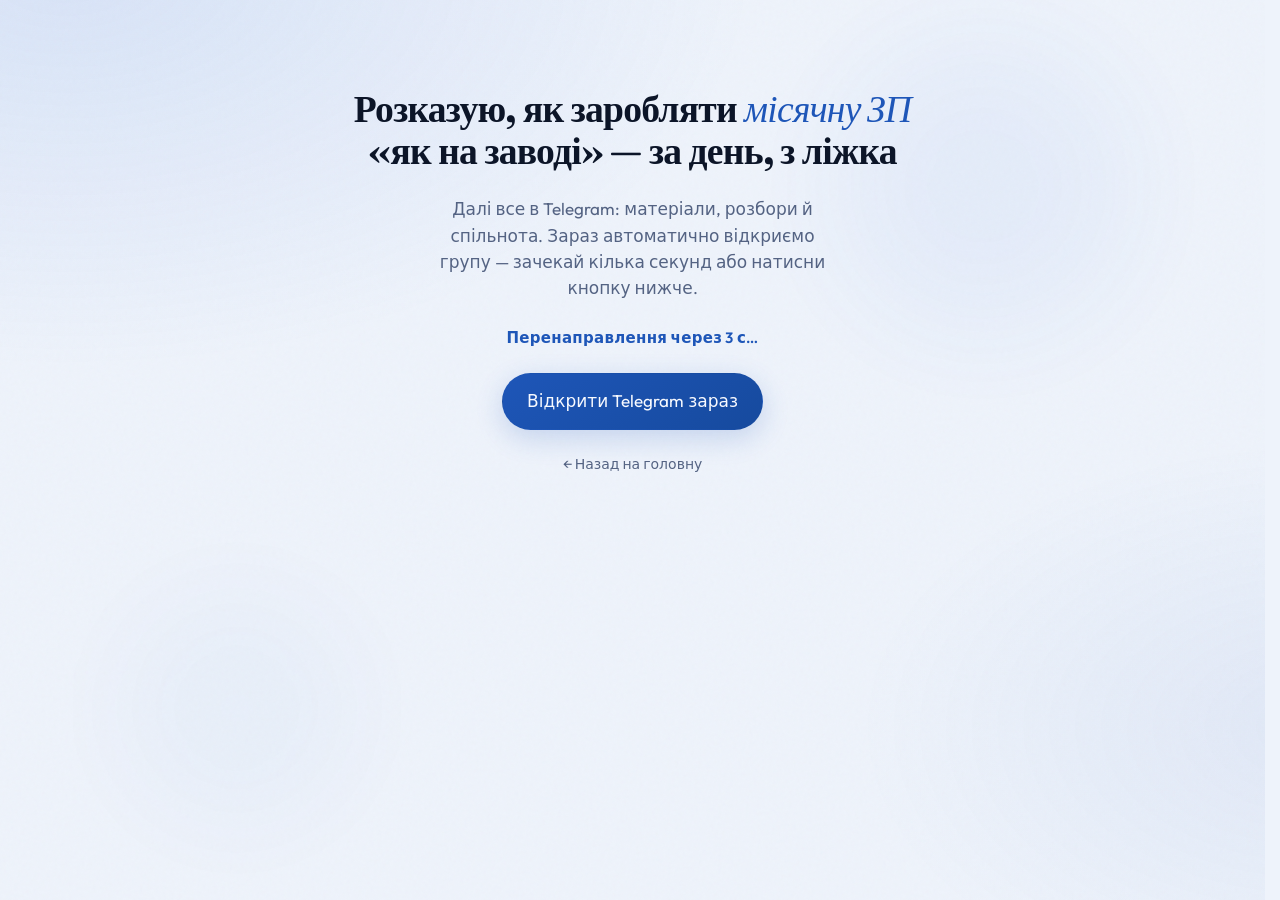
==== go/index.html @ 2e9897bc "Add files via upload" ====
<!DOCTYPE html>
<html lang="uk">
<head>
  <meta charset="UTF-8" />
  <meta name="viewport" content="width=device-width, initial-scale=1, viewport-fit=cover" />
  <meta id="meta-theme-color" name="theme-color" content="#050914" />
  <title>Далі — Telegram | KRM Refund</title>
  <meta name="description" content="Зараз відкриється Telegram-група KRM Refund." />
  <meta name="robots" content="noindex, nofollow" />
  <script>
    (function () {
      try {
        var k = "krm-theme";
        var t = localStorage.getItem(k);
        if (t !== "light" && t !== "dark")
          t = window.matchMedia("(prefers-color-scheme: light)").matches ? "light" : "dark";
        document.documentElement.setAttribute("data-theme", t);
        document.documentElement.style.colorScheme = t;
        var mc = document.querySelector("#meta-theme-color");
        if (mc) mc.setAttribute("content", t === "light" ? "#eef3fb" : "#050914");
      } catch (e) {
        document.documentElement.setAttribute("data-theme", "dark");
        document.documentElement.style.colorScheme = "dark";
      }
    })();
  </script>
  <link rel="preconnect" href="https://fonts.googleapis.com" />
  <link rel="preconnect" href="https://fonts.gstatic.com" crossorigin />
  <link href="https://fonts.googleapis.com/css2?family=Fraunces:ital,opsz,wght@0,9..144,500;0,9..144,700;1,9..144,500&family=Outfit:wght@400;500;600&display=swap" rel="stylesheet" />
  <link rel="stylesheet" href="../styles.css" />
  <link rel="icon" href="../favicon.svg" type="image/svg+xml" />
  <script src="../meta-pixel.js"></script>
  <noscript
    ><img
      height="1"
      width="1"
      style="display: none"
      alt=""
      src="https://www.facebook.com/tr?id=1691911351803132&ev=PageView&noscript=1"
  /></noscript>
</head>
<body>
  <div class="noise" aria-hidden="true"></div>

  <div class="page">
    <main class="main bridge">
      <h1 class="title bridge__title">
        Розказую, як заробляти <em>місячну ЗП</em> «як на заводі» — за день, з ліжка
      </h1>
      <p class="bridge__lead">
        Далі все в Telegram: матеріали, розбори й спільнота. Зараз автоматично відкриємо групу — зачекай кілька секунд або натисни кнопку нижче.
      </p>
      <p class="bridge__countdown" id="bridge-countdown" aria-live="polite">
        Перенаправлення через <span id="bridge-sec">3</span> с…
      </p>
      <div class="actions bridge__actions">
        <button type="button" class="btn btn--primary bridge__open" id="bridge-now">
          <span class="btn__label">Відкрити Telegram зараз</span>
        </button>
      </div>
      <p class="hint"><a class="bridge__back" href="../index.html">← Назад на головну</a></p>
    </main>
  </div>
  <script src="../theme.js"></script>
  <script src="../go-bridge.js"></script>
</body>
</html>
---- styles.css ----
:root {
  --bg: #050914;
  --bg-elev: #0c1222;
  --text: #e8eef9;
  --muted: #7e8fb3;
  --accent: #5c9eff;
  --accent-dim: #3d7ad6;
  --border: rgba(92, 158, 255, 0.22);
  --logo-bg: #152744;
  --logo-fg: #dde9ff;
  --logo-shadow: rgba(92, 158, 255, 0.32);
  --btn-primary-text: #030811;
  --bg-glow-1: rgba(80, 140, 255, 0.14);
  --bg-glow-2: rgba(45, 95, 200, 0.09);
  --ghost-hover-bg: rgba(12, 18, 34, 0.96);
  --ghost-hover-border: rgba(120, 175, 255, 0.42);
  --primary-shadow: rgba(70, 130, 255, 0.3);
  --primary-hover-shadow: rgba(100, 160, 255, 0.42);
  --noise-opacity: 0.04;
  --noise-drift-high: 0.055;
  --font-display: "Fraunces", Georgia, serif;
  --font-ui: "Outfit", system-ui, sans-serif;
  --ease-out: cubic-bezier(0.22, 1, 0.36, 1);
}

[data-theme="light"] {
  color-scheme: light;
  --bg: #eef3fb;
  --bg-elev: #ffffff;
  --text: #0c1528;
  --muted: #546383;
  --accent: #1e56b8;
  --accent-dim: #164a9e;
  --border: rgba(30, 86, 184, 0.2);
  --logo-bg: #c5daf6;
  --logo-fg: #0a1f3d;
  --logo-shadow: rgba(30, 86, 184, 0.22);
  --btn-primary-text: #f8faff;
  --bg-glow-1: rgba(50, 110, 220, 0.12);
  --bg-glow-2: rgba(30, 86, 184, 0.07);
  --ghost-hover-bg: #e4ecf9;
  --ghost-hover-border: rgba(30, 86, 184, 0.38);
  --primary-shadow: rgba(30, 86, 184, 0.2);
  --primary-hover-shadow: rgba(30, 86, 184, 0.32);
  --noise-opacity: 0.028;
  --noise-drift-high: 0.045;
}

[data-theme="dark"] {
  color-scheme: dark;
}

*,
*::before,
*::after {
  box-sizing: border-box;
}

html {
  color-scheme: dark;
  scroll-behavior: smooth;
  -webkit-text-size-adjust: 100%;
  text-size-adjust: 100%;
  /* без цього вертикальний скролбар «їсть» лише правий край — колонка виглядає зміщеною вліво */
  scrollbar-gutter: stable;
}

body {
  margin: 0;
  min-height: 100vh;
  min-height: 100dvh;
  font-family: var(--font-ui);
  font-weight: 400;
  font-size: clamp(1rem, 2.8vw, 1.0625rem);
  line-height: 1.55;
  color: var(--text);
  background: var(--bg);
}

@keyframes bg-breathe {
  0%,
  100% {
    opacity: 0.45;
  }
  50% {
    opacity: 0.75;
  }
}

@keyframes fade-rise {
  from {
    opacity: 0;
    transform: translateY(1rem);
  }
  to {
    opacity: 1;
    transform: translateY(0);
  }
}

/* «Виліт» рядків ленду: зліва-знизу + легкий овершут */
@keyframes lead-fly-in {
  0% {
    opacity: 0;
    transform: translate3d(-2.25rem, 1.35rem, 0) scale(0.88);
  }
  62% {
    opacity: 1;
    transform: translate3d(0.35rem, -0.2rem, 0) scale(1.03);
  }
  100% {
    opacity: 1;
    transform: translate3d(0, 0, 0) scale(1);
  }
}

@keyframes logo-in {
  from {
    opacity: 0;
    transform: scale(0.94) translateY(-0.75rem);
  }
  to {
    opacity: 1;
    transform: scale(1) translateY(0);
  }
}

@keyframes accent-soft-pulse {
  0%,
  100% {
    text-shadow: 0 0 0 transparent;
  }
  50% {
    text-shadow: 0 0 28px rgba(100, 170, 255, 0.48);
  }
}

@keyframes accent-soft-pulse-light {
  0%,
  100% {
    text-shadow: 0 0 0 transparent;
  }
  50% {
    text-shadow: 0 0 22px rgba(30, 86, 184, 0.38);
  }
}

@keyframes noise-drift {
  0%,
  100% {
    opacity: var(--noise-base, 0.035);
  }
  50% {
    opacity: var(--noise-drift-high);
  }
}

@keyframes bg-shift {
  0%,
  100% {
    transform: translate3d(0, 0, 0) scale(1);
  }
  40% {
    transform: translate3d(2%, -1.5%, 0) scale(1.04);
  }
  70% {
    transform: translate3d(-2%, 2%, 0) scale(1.02);
  }
}

@keyframes logo-drift {
  0%,
  100% {
    transform: translateY(0);
  }
  50% {
    transform: translateY(-3px);
  }
}

@keyframes pack-bob {
  0%,
  100% {
    transform: translateY(0) rotate(0deg);
  }
  30% {
    transform: translateY(-4px) rotate(-6deg);
  }
  60% {
    transform: translateY(2px) rotate(4deg);
  }
}

@keyframes btn-shine {
  0%,
  40% {
    transform: translateX(-120%) skewX(-12deg);
  }
  60%,
  100% {
    transform: translateX(120%) skewX(-12deg);
  }
}

@keyframes ghost-border-glow {
  0%,
  100% {
    border-color: var(--border);
    box-shadow: 0 0 0 0 transparent;
  }
  50% {
    border-color: var(--ghost-hover-border);
    box-shadow: 0 0 20px rgba(92, 158, 255, 0.08);
  }
}

@keyframes ghost-border-glow-light {
  0%,
  100% {
    border-color: var(--border);
    box-shadow: 0 0 0 0 transparent;
  }
  50% {
    border-color: var(--ghost-hover-border);
    box-shadow: 0 0 18px rgba(30, 86, 184, 0.1);
  }
}

@keyframes orb-a {
  0%,
  100% {
    transform: translate(0, 0) scale(1);
  }
  50% {
    transform: translate(-18px, 22px) scale(1.08);
  }
}

@keyframes orb-b {
  0%,
  100% {
    transform: translate(0, 0) scale(1);
  }
  50% {
    transform: translate(14px, -18px) scale(1.06);
  }
}

@keyframes toggle-hint {
  0%,
  100% {
    box-shadow: 0 0 0 0 transparent;
  }
  50% {
    box-shadow: 0 0 0 3px rgba(92, 158, 255, 0.12);
  }
}

@keyframes toggle-hint-light {
  0%,
  100% {
    box-shadow: 0 0 0 0 transparent;
  }
  50% {
    box-shadow: 0 0 0 3px rgba(30, 86, 184, 0.12);
  }
}

body::before {
  content: "";
  position: fixed;
  inset: -20%;
  z-index: 0;
  pointer-events: none;
  background: radial-gradient(55% 45% at 18% 12%, var(--bg-glow-1), transparent 70%),
    radial-gradient(40% 35% at 88% 72%, var(--bg-glow-2), transparent 65%);
  animation: bg-breathe 14s ease-in-out infinite, bg-shift 26s ease-in-out infinite;
}

/* Центрування через block + margin: надінніше за flex на body (без втручання fixed-елементів) */
.page {
  position: relative;
  z-index: 1;
  width: 100%;
  max-width: 46rem;
  margin-inline: auto;
  min-height: 100dvh;
  display: flex;
  flex-direction: column;
  box-sizing: border-box;
  padding-top: max(1.25rem, env(safe-area-inset-top, 0px));
  padding-inline: max(1.25rem, env(safe-area-inset-left, 0px)) max(1.25rem, env(safe-area-inset-right, 0px));
  padding-bottom: max(1.25rem, env(safe-area-inset-bottom, 0px));
}

@media (min-width: 768px) {
  .page {
    padding-top: max(2rem, env(safe-area-inset-top, 0px));
    padding-inline: max(2rem, env(safe-area-inset-left, 0px)) max(2rem, env(safe-area-inset-right, 0px));
    padding-bottom: max(1.5rem, env(safe-area-inset-bottom, 0px));
  }
}

@media (min-width: 1200px) {
  .page {
    padding-top: max(2.5rem, env(safe-area-inset-top, 0px));
  }
}

.page::before,
.page::after {
  content: "";
  position: absolute;
  border-radius: 50%;
  pointer-events: none;
  z-index: 0;
  filter: blur(52px);
  opacity: 0.55;
}

.page::before {
  width: min(62vw, 300px);
  height: min(62vw, 300px);
  background: var(--bg-glow-1);
  top: 4%;
  right: -18%;
  animation: orb-a 20s ease-in-out infinite;
}

.page::after {
  width: min(50vw, 240px);
  height: min(50vw, 240px);
  background: var(--bg-glow-2);
  bottom: 8%;
  left: -20%;
  animation: orb-b 24s ease-in-out infinite;
}

[data-theme="light"] .page::before,
[data-theme="light"] .page::after {
  opacity: 0.4;
}

.noise {
  pointer-events: none;
  position: fixed;
  inset: 0;
  opacity: var(--noise-opacity);
  background-image: url("data:image/svg+xml,%3Csvg viewBox='0 0 256 256' xmlns='http://www.w3.org/2000/svg'%3E%3Cfilter id='n'%3E%3CfeTurbulence type='fractalNoise' baseFrequency='0.9' numOctaves='4' stitchTiles='stitch'/%3E%3C/filter%3E%3Crect width='100%25' height='100%25' filter='url(%23n)'/%3E%3C/svg%3E");
  z-index: 0;
  --noise-base: 0.035;
  animation: noise-drift 10s ease-in-out infinite;
}

[data-theme="light"] .noise {
  --noise-base: 0.024;
}

.header {
  position: relative;
  z-index: 1;
  display: flex;
  align-items: center;
  justify-content: space-between;
  gap: 1rem;
  padding: 0;
  width: 100%;
}

.theme-toggle {
  flex-shrink: 0;
  display: inline-flex;
  align-items: center;
  justify-content: center;
  width: 2.75rem;
  height: 2.75rem;
  padding: 0;
  border-radius: 999px;
  border: 1px solid var(--border);
  background: var(--bg-elev);
  color: var(--text);
  cursor: pointer;
  transition: transform 0.15s ease, border-color 0.2s ease, background 0.2s ease, box-shadow 0.2s ease;
  -webkit-tap-highlight-color: transparent;
  animation: toggle-hint 5s ease-in-out infinite 2s;
}

[data-theme="light"] .theme-toggle {
  animation: toggle-hint-light 5s ease-in-out infinite 2s;
}

.theme-toggle__icon {
  display: block;
  width: 1.25rem;
  height: 1.25rem;
}

[data-theme="dark"] .theme-toggle__icon--moon,
[data-theme="light"] .theme-toggle__icon--sun {
  display: none;
}

@media (hover: hover) and (pointer: fine) {
  .theme-toggle:hover {
    border-color: var(--ghost-hover-border);
    background: var(--ghost-hover-bg);
  }
}

.theme-toggle:active {
  transform: scale(0.96);
}

.logo {
  display: inline-flex;
  align-items: center;
  gap: 0.75rem;
  text-decoration: none;
  color: var(--text);
  animation: logo-in 0.75s var(--ease-out) both;
}

.logo__svg {
  flex-shrink: 0;
  color: var(--logo-fg);
  filter: drop-shadow(0 4px 20px var(--logo-shadow));
  transition: transform 0.35s var(--ease-out), filter 0.35s ease;
}

@media (hover: hover) and (pointer: fine) {
  .logo:hover .logo__svg {
    transform: rotate(-4deg) scale(1.04);
    filter: drop-shadow(0 6px 26px var(--logo-shadow));
  }
}

.logo__text {
  display: inline-block;
  font-family: var(--font-ui);
  font-weight: 600;
  font-size: clamp(1rem, 3.5vw, 1.125rem);
  letter-spacing: 0.06em;
  animation: logo-drift 5.5s ease-in-out infinite 0.85s;
}

.logo__dot {
  color: var(--accent);
}

.main {
  position: relative;
  z-index: 1;
  flex: 1;
  padding: 2rem 0 2.5rem;
  width: 100%;
}

@media (min-width: 768px) {
  .main {
    padding: 2.5rem 0 3.5rem;
  }
}

@media (min-width: 1200px) {
  .main {
    padding: 3rem 0 4rem;
  }
}

.title {
  margin: 0 0 1.25rem;
  font-family: var(--font-display);
  font-size: clamp(1.75rem, 6.5vw + 0.4rem, 3rem);
  font-weight: 700;
  line-height: 1.12;
  letter-spacing: -0.02em;
  text-wrap: balance;
  animation: fade-rise 0.72s var(--ease-out) 0.1s both;
}

@media (min-width: 768px) {
  .title {
    margin-bottom: 1.5rem;
  }
}

.title em {
  font-style: italic;
  color: var(--accent);
  font-weight: 500;
  animation: accent-soft-pulse 5.5s ease-in-out infinite 0.9s;
}

[data-theme="light"] .title em {
  animation-name: accent-soft-pulse-light;
}

.title__pack {
  font-style: normal;
  font-family: var(--font-ui);
  margin-left: 0.2em;
  display: inline-block;
  vertical-align: 0.08em;
  animation: pack-bob 4s ease-in-out infinite 0.6s;
}

.lead {
  margin: 0 0 2rem;
  color: var(--muted);
  max-width: none;
}

.lead p {
  margin: 0 0 0.5em;
  line-height: 1.45;
  transform-origin: 0 50%;
  animation: lead-fly-in 0.82s var(--ease-out) both;
}

.lead p:nth-child(1) {
  animation-delay: 0.12s;
}

.lead p:nth-child(2) {
  animation-delay: 0.26s;
}

.lead p:nth-child(3) {
  animation-delay: 0.4s;
}

.lead p:last-child {
  margin-bottom: 0;
}

.actions {
  display: flex;
  flex-direction: column;
  gap: 0.75rem;
  width: 100%;
  animation: fade-rise 0.68s var(--ease-out) 0.62s both;
}

@media (min-width: 560px) {
  .actions {
    flex-direction: row;
    flex-wrap: wrap;
    align-items: stretch;
    gap: 0.875rem;
  }
}

@media (min-width: 1200px) {
  .actions {
    gap: 1rem;
  }
}

.btn {
  position: relative;
  display: inline-flex;
  justify-content: center;
  align-items: center;
  width: 100%;
  min-height: 3rem;
  padding: 0.875rem 1.25rem;
  border-radius: 999px;
  font-family: var(--font-ui);
  font-weight: 600;
  font-size: clamp(0.9375rem, 2.5vw, 1rem);
  text-align: center;
  text-decoration: none;
  border: 1px solid transparent;
  transition: transform 0.2s var(--ease-out), box-shadow 0.2s ease, background 0.2s ease, border-color 0.2s ease;
  -webkit-tap-highlight-color: transparent;
}

button.btn {
  font: inherit;
  cursor: pointer;
  appearance: none;
  -webkit-appearance: none;
}

@media (min-width: 560px) {
  .btn {
    width: auto;
    min-height: 2.75rem;
    min-width: 11rem;
    padding: 0.9rem 1.5rem;
  }
}

.btn:active {
  transform: scale(0.97) translateY(0);
}

@media (hover: hover) and (pointer: fine) {
  .btn:hover {
    transform: translateY(-3px);
  }

  .btn:active {
    transform: scale(0.97) translateY(-1px);
  }

  .btn--primary:hover {
    box-shadow: 0 14px 40px var(--primary-hover-shadow);
  }

  .btn--ghost:hover {
    border-color: var(--ghost-hover-border);
    background: var(--ghost-hover-bg);
    animation: none;
  }
}

.btn--primary {
  overflow: hidden;
  background: linear-gradient(145deg, var(--accent) 0%, var(--accent-dim) 100%);
  color: var(--btn-primary-text);
  box-shadow: 0 8px 28px var(--primary-shadow);
}

.btn--primary::after {
  content: "";
  position: absolute;
  z-index: 0;
  inset: -20%;
  width: 40%;
  background: linear-gradient(
    105deg,
    transparent 0%,
    rgba(255, 255, 255, 0.12) 45%,
    rgba(255, 255, 255, 0.22) 50%,
    rgba(255, 255, 255, 0.12) 55%,
    transparent 100%
  );
  transform: translateX(-120%) skewX(-14deg);
  animation: btn-shine 4.5s ease-in-out infinite;
  pointer-events: none;
  mix-blend-mode: soft-light;
}

.btn__label {
  position: relative;
  z-index: 1;
}

.btn--ghost {
  background: var(--bg-elev);
  color: var(--text);
  border-color: var(--border);
  animation: ghost-border-glow 6s ease-in-out infinite 1s;
}

[data-theme="light"] .btn--ghost {
  animation-name: ghost-border-glow-light;
}

.hint {
  margin: 1.5rem 0 0;
  font-size: clamp(0.8125rem, 2.4vw, 0.875rem);
  color: var(--muted);
  line-height: 1.55;
  max-width: none;
  animation: fade-rise 0.65s var(--ease-out) 0.46s both;
}

/* Проміжна сторінка перед переходом у Telegram */
.bridge {
  text-align: center;
}

.bridge__title {
  font-size: clamp(1.45rem, 5vw + 0.25rem, 2.35rem);
}

.bridge__title em {
  animation: accent-soft-pulse 5.5s ease-in-out infinite 0.45s;
}

[data-theme="light"] .bridge__title em {
  animation-name: accent-soft-pulse-light;
}

.bridge__lead {
  margin: 0 auto 1.5rem;
  max-width: 38ch;
  color: var(--muted);
  font-size: clamp(1rem, 2.5vw, 1.0625rem);
  line-height: 1.55;
}

.bridge__countdown {
  margin: 0 0 1.5rem;
  font-size: 0.9375rem;
  font-weight: 600;
  color: var(--accent);
  letter-spacing: 0.02em;
}

.bridge__actions {
  justify-content: center;
}

.bridge__back {
  color: var(--muted);
  text-decoration: none;
  border-bottom: 1px solid transparent;
  transition: color 0.2s ease, border-color 0.2s ease;
}

@media (hover: hover) and (pointer: fine) {
  .bridge__back:hover {
    color: var(--accent);
    border-bottom-color: var(--accent);
  }
}

@media (prefers-reduced-motion: reduce) {
  html {
    scroll-behavior: auto;
  }

  .noise {
    animation: none;
    opacity: var(--noise-opacity);
  }

  body::before {
    animation: none;
    opacity: 0.55;
    transform: none;
  }

  .page::before,
  .page::after {
    animation: none;
  }

  .logo,
  .logo__svg,
  .logo__text,
  .title,
  .title__pack,
  .lead,
  .lead p,
  .actions,
  .hint {
    animation: none !important;
    opacity: 1;
    transform: none;
  }

  .title em {
    animation: none;
    text-shadow: none;
  }

  .logo__svg {
    transition: none;
  }

  .theme-toggle {
    transition: none;
    animation: none;
    box-shadow: none;
  }

  .theme-toggle:active {
    transform: none;
  }

  .btn {
    transition: none;
  }

  .btn--primary::after {
    display: none;
  }

  .btn--ghost {
    animation: none;
    box-shadow: none;
  }

  .btn:active,
  .btn:hover {
    transform: none;
  }
}
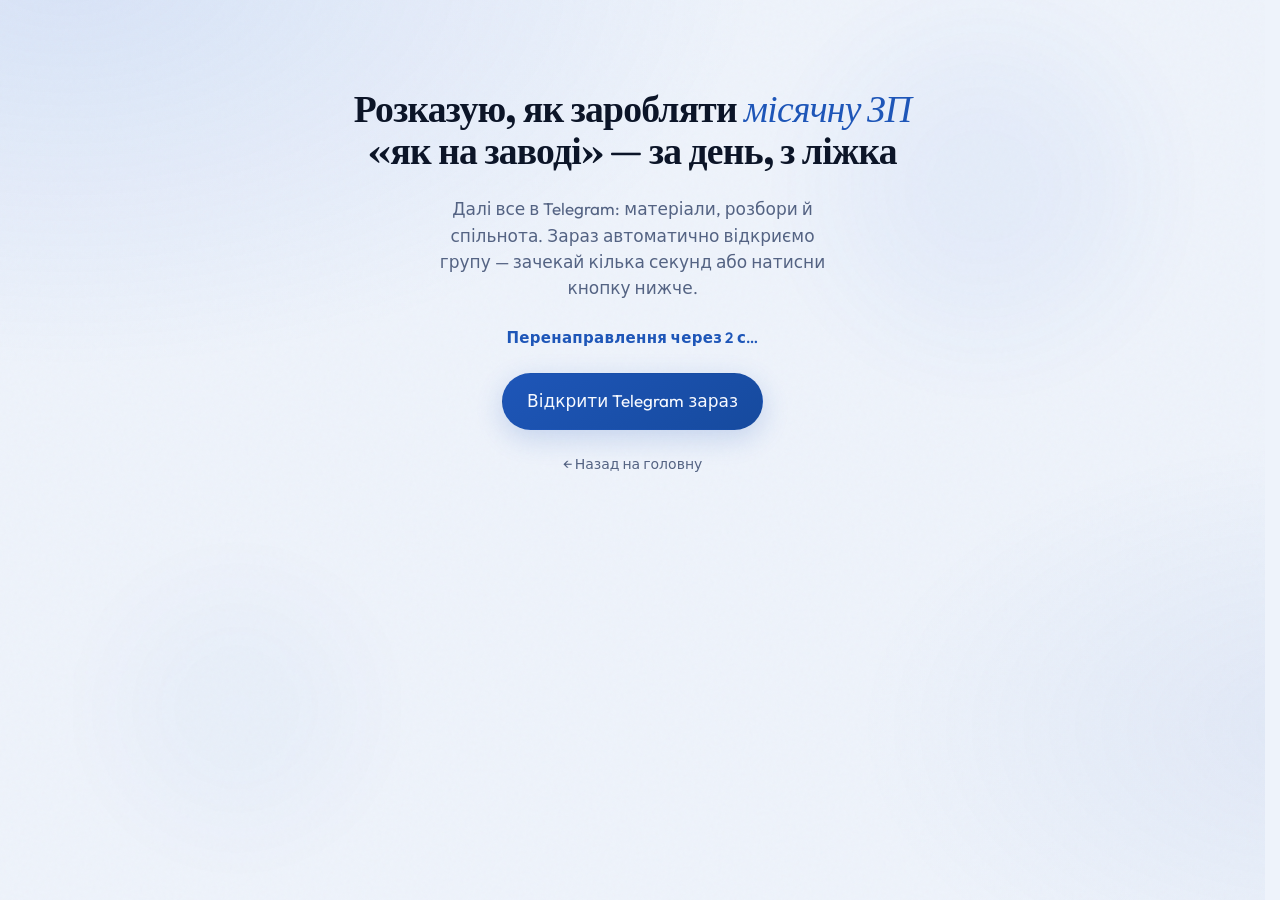
==== commit 89546dea: "Update index.html" ====
--- a/go/index.html
+++ b/go/index.html
@@ -3,6 +3,34 @@
 <head>
   <meta charset="UTF-8" />
   <meta name="viewport" content="width=device-width, initial-scale=1, viewport-fit=cover" />
+  <script>
+    !(function (f, b, e, v, n, t, s) {
+      if (f.fbq) return;
+      n = f.fbq = function () {
+        n.callMethod ? n.callMethod.apply(n, arguments) : n.queue.push(arguments);
+      };
+      if (!f._fbq) f._fbq = n;
+      n.push = n;
+      n.loaded = !0;
+      n.version = "2.0";
+      n.queue = [];
+      t = b.createElement(e);
+      t.async = !0;
+      t.src = v;
+      s = b.getElementsByTagName(e)[0];
+      s.parentNode.insertBefore(t, s);
+    })(window, document, "script", "https://connect.facebook.net/en_US/fbevents.js");
+    fbq("init", "1691911351803132");
+    fbq("track", "PageView");
+  </script>
+  <noscript
+    ><img
+      height="1"
+      width="1"
+      style="display: none"
+      alt=""
+      src="https://www.facebook.com/tr?id=1691911351803132&ev=PageView&noscript=1"
+  /></noscript>
   <meta id="meta-theme-color" name="theme-color" content="#050914" />
   <title>Далі — Telegram | KRM Refund</title>
   <meta name="description" content="Зараз відкриється Telegram-група KRM Refund." />
@@ -29,15 +57,6 @@
   <link href="https://fonts.googleapis.com/css2?family=Fraunces:ital,opsz,wght@0,9..144,500;0,9..144,700;1,9..144,500&family=Outfit:wght@400;500;600&display=swap" rel="stylesheet" />
   <link rel="stylesheet" href="../styles.css" />
   <link rel="icon" href="../favicon.svg" type="image/svg+xml" />
-  <script src="../meta-pixel.js"></script>
-  <noscript
-    ><img
-      height="1"
-      width="1"
-      style="display: none"
-      alt=""
-      src="https://www.facebook.com/tr?id=1691911351803132&ev=PageView&noscript=1"
-  /></noscript>
 </head>
 <body>
   <div class="noise" aria-hidden="true"></div>
